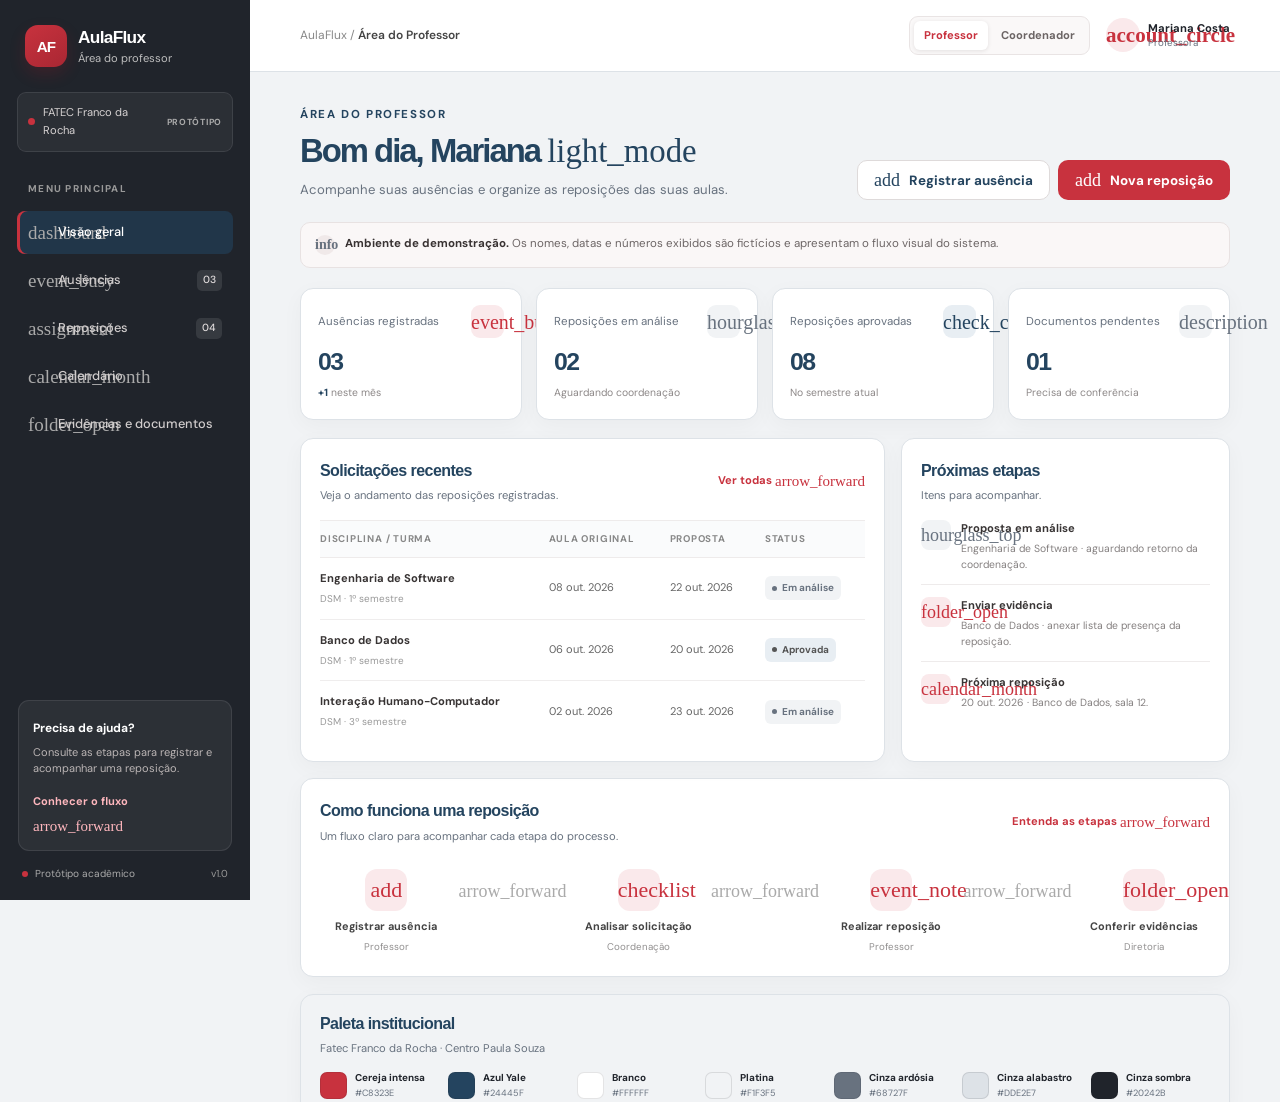
==== html/index.html @ 5e4b19f4 "first commit" ====
<!doctype html>
<html lang="pt-BR">
<head>
  <meta charset="utf-8">
  <meta name="viewport" content="width=device-width, initial-scale=1">
  <meta http-equiv="refresh" content="0; url=professor.html">
  <meta name="theme-color" content="#24445f">
  <title>AulaFlux | Área do Professor</title>
</head>
<body>
  <main>
    <h1>AulaFlux</h1>
    <p><a href="professor.html">Acessar a área do Professor</a></p>
    <p><a href="coordenador.html">Acessar a área do Coordenador</a></p>
  </main>
</body>
</html>
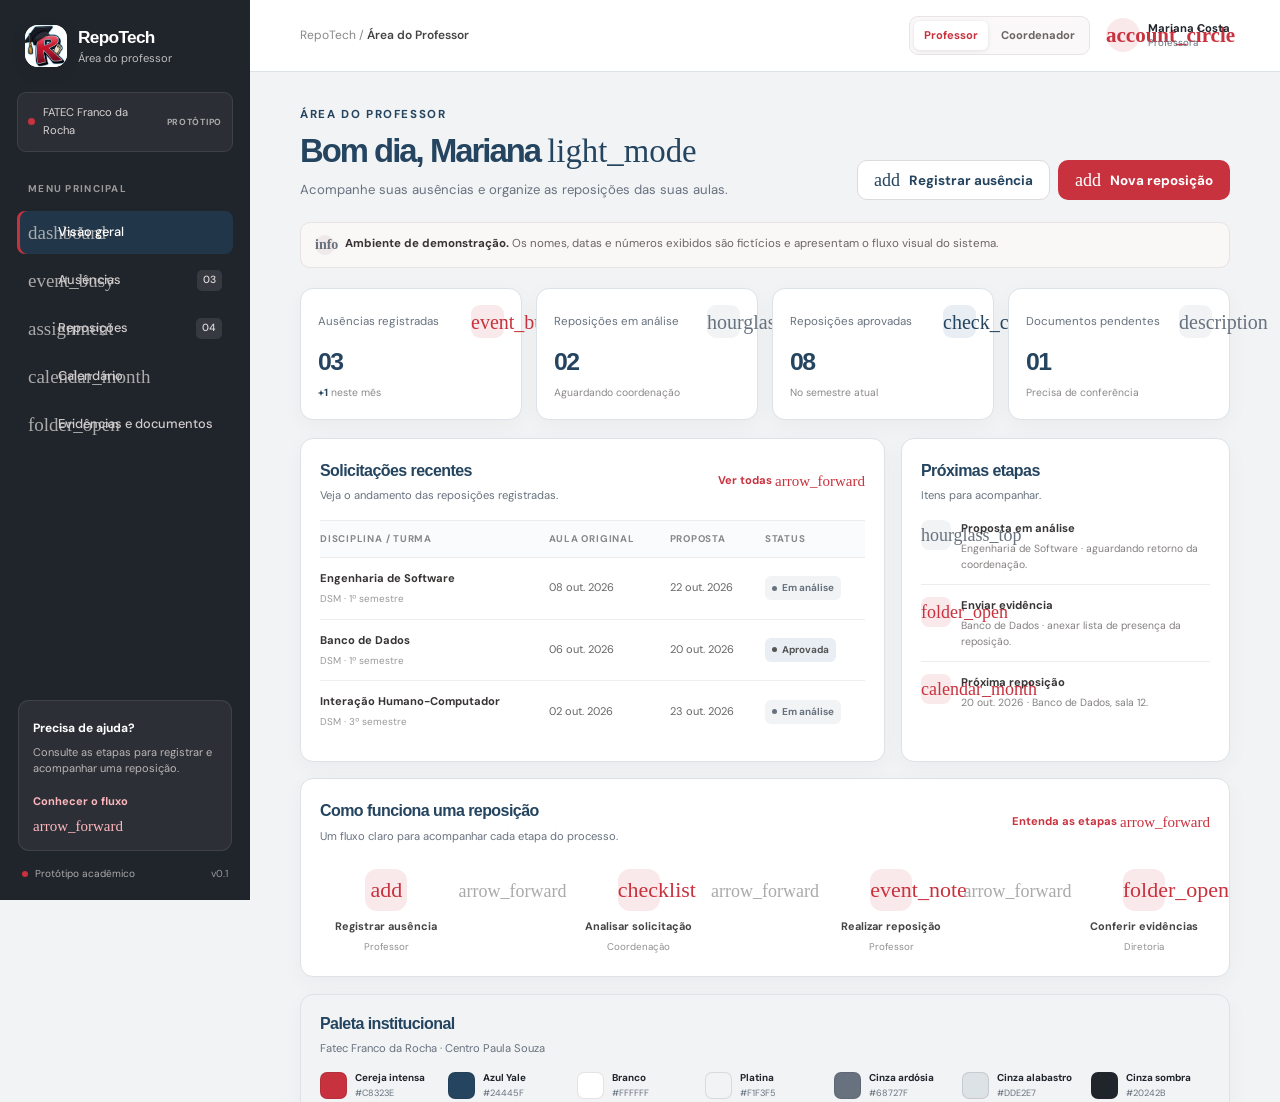
==== commit 7688b32c: "V 0.1 - ux/ui" ====
--- a/html/index.html
+++ b/html/index.html
@@ -1,17 +1,26 @@
 <!doctype html>
 <html lang="pt-BR">
-<head>
-  <meta charset="utf-8">
-  <meta name="viewport" content="width=device-width, initial-scale=1">
-  <meta http-equiv="refresh" content="0; url=professor.html">
-  <meta name="theme-color" content="#24445f">
-  <title>AulaFlux | Área do Professor</title>
-</head>
-<body>
-  <main>
-    <h1>AulaFlux</h1>
-    <p><a href="professor.html">Acessar a área do Professor</a></p>
-    <p><a href="coordenador.html">Acessar a área do Coordenador</a></p>
-  </main>
-</body>
+  <head>
+    <meta charset="utf-8">
+    <meta name="viewport" content="width=device-width, initial-scale=1">
+    <meta http-equiv="refresh" content="0; url=professor.html">
+    <meta name="theme-color" content="#24445f">
+    <link rel="icon" type="image/jpeg" href="../logo_recortada.jpeg">
+    <title>
+      RepoTech | Área do Professor
+    </title>
+  </head>
+  <body>
+    <main>
+      <h1>
+        RepoTech
+      </h1>
+      <p>
+        <a href="professor.html">Acessar a área do Professor</a>
+      </p>
+      <p>
+        <a href="coordenador.html">Acessar a área do Coordenador</a>
+      </p>
+    </main>
+  </body>
 </html>
